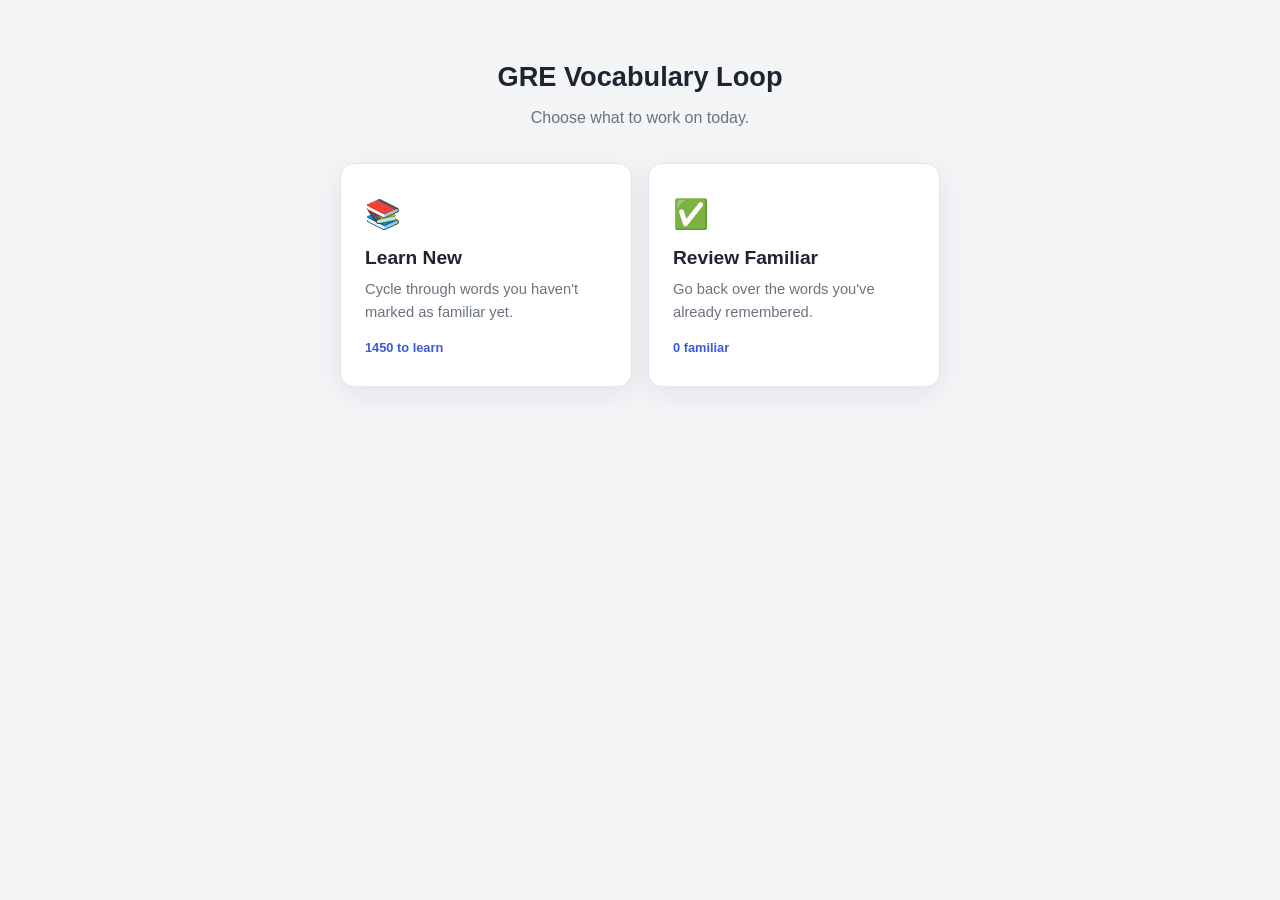
==== index.html @ da3848de "updated" ====
<!DOCTYPE html>
<html lang="en">
<head>
  <meta charset="UTF-8" />
  <meta name="viewport" content="width=device-width, initial-scale=1.0" />
  <title>GRE Vocabulary Loop</title>
  <link rel="stylesheet" href="style.css" />
</head>
<body>
  <main class="app app--menu">
    <header class="menu__head">
      <h1 class="menu__title">GRE Vocabulary Loop</h1>
      <p class="menu__subtitle">Choose what to work on today.</p>
    </header>

    <div class="menu__cards">
      <a class="entry" href="learn.html">
        <span class="entry__icon">📚</span>
        <span class="entry__name">Learn New</span>
        <span class="entry__desc">Cycle through words you haven't marked as familiar yet.</span>
        <span class="entry__count" id="learn-count">–</span>
      </a>

      <a class="entry" href="familiar.html">
        <span class="entry__icon">✅</span>
        <span class="entry__name">Review Familiar</span>
        <span class="entry__desc">Go back over the words you've already remembered.</span>
        <span class="entry__count" id="familiar-count">–</span>
      </a>
    </div>
  </main>

  <script src="store.js"></script>
  <script src="index.js"></script>
</body>
</html>
---- style.css ----
:root {
  --bg: #f4f5f7;
  --card-bg: #ffffff;
  --ink: #1f2430;
  --muted: #6b7280;
  --border: #e3e6ea;
  --primary: #3b5bdb;
  --primary-ink: #ffffff;
  --true: #2f9e44;
  --false: #e03131;
  --radius: 14px;
  --shadow: 0 8px 30px rgba(20, 30, 60, 0.08);
}

@media (prefers-color-scheme: dark) {
  :root {
    --bg: #14171d;
    --card-bg: #1d222b;
    --ink: #e8ebf0;
    --muted: #9aa2b1;
    --border: #2c333f;
    --shadow: 0 8px 30px rgba(0, 0, 0, 0.35);
  }
}

* {
  box-sizing: border-box;
}

/* Ensure the hidden attribute wins over display:flex/block rules below. */
[hidden] {
  display: none !important;
}

body {
  margin: 0;
  min-height: 100vh;
  display: flex;
  justify-content: center;
  align-items: flex-start;
  background: var(--bg);
  color: var(--ink);
  font-family: -apple-system, BlinkMacSystemFont, "Segoe UI", Roboto, Helvetica, Arial, sans-serif;
  line-height: 1.55;
}

.app {
  width: 100%;
  max-width: 640px;
  padding: 32px 20px 48px;
}

.app__header {
  display: flex;
  align-items: baseline;
  justify-content: space-between;
  margin-bottom: 20px;
}

.app__title {
  font-size: 1.15rem;
  font-weight: 600;
  margin: 0;
  color: var(--muted);
  letter-spacing: 0.02em;
}

.app__progress {
  font-size: 0.85rem;
  color: var(--muted);
  font-variant-numeric: tabular-nums;
}

.card {
  background: var(--card-bg);
  border: 1px solid var(--border);
  border-radius: var(--radius);
  box-shadow: var(--shadow);
  padding: 40px 32px;
}

.card__word {
  font-size: 2.4rem;
  font-weight: 700;
  text-align: center;
  margin: 0;
  word-break: break-word;
}

.card__phonetic {
  text-align: center;
  color: var(--muted);
  margin: 6px 0 0;
  font-size: 1rem;
}

.recall {
  margin-top: 28px;
  display: flex;
  flex-direction: column;
  gap: 12px;
}

.recall__input {
  width: 100%;
  padding: 14px 16px;
  font-size: 1rem;
  border: 1px solid var(--border);
  border-radius: 10px;
  background: var(--bg);
  color: var(--ink);
  outline: none;
  transition: border-color 0.15s ease;
}

.recall__input:focus {
  border-color: var(--primary);
}

.btn {
  font-size: 1rem;
  font-weight: 600;
  padding: 13px 18px;
  border: none;
  border-radius: 10px;
  cursor: pointer;
  transition: transform 0.05s ease, opacity 0.15s ease;
}

.btn:active {
  transform: translateY(1px);
}

.btn--primary {
  background: var(--primary);
  color: var(--primary-ink);
}

.btn--true {
  background: var(--true);
  color: #fff;
  flex: 1;
}

.btn--false {
  background: var(--false);
  color: #fff;
  flex: 1;
}

.btn--ghost {
  background: transparent;
  color: var(--muted);
  border: 1px solid var(--border);
  font-weight: 500;
}

.btn--ghost:hover {
  color: var(--ink);
}

.answer {
  margin-top: 28px;
  border-top: 1px solid var(--border);
  padding-top: 24px;
  display: flex;
  flex-direction: column;
  gap: 18px;
}

.answer__block {
  display: flex;
  flex-direction: column;
  gap: 4px;
}

.answer__label {
  font-size: 0.72rem;
  text-transform: uppercase;
  letter-spacing: 0.08em;
  color: var(--muted);
  font-weight: 700;
}

.answer__text {
  margin: 0;
  font-size: 1.02rem;
}

.answer__text--example {
  color: var(--muted);
  font-style: italic;
}

.answer__actions {
  display: flex;
  gap: 12px;
  margin-top: 6px;
}

.app__footer {
  margin-top: 24px;
  text-align: center;
}

.app__footer--tools {
  display: flex;
  gap: 12px;
  justify-content: center;
  flex-wrap: wrap;
}

.app__back {
  font-size: 0.85rem;
  color: var(--muted);
  text-decoration: none;
}

.app__back:hover {
  color: var(--ink);
}

/* ---- Landing menu ---- */

.app--menu {
  padding-top: 56px;
}

.menu__head {
  text-align: center;
  margin-bottom: 32px;
}

.menu__title {
  font-size: 1.7rem;
  font-weight: 700;
  margin: 0;
}

.menu__subtitle {
  color: var(--muted);
  margin: 8px 0 0;
}

.menu__cards {
  display: grid;
  gap: 16px;
}

@media (min-width: 560px) {
  .menu__cards {
    grid-template-columns: 1fr 1fr;
  }
}

.entry {
  display: flex;
  flex-direction: column;
  gap: 6px;
  padding: 28px 24px;
  background: var(--card-bg);
  border: 1px solid var(--border);
  border-radius: var(--radius);
  box-shadow: var(--shadow);
  text-decoration: none;
  color: inherit;
  transition: transform 0.08s ease, border-color 0.15s ease;
}

.entry:hover {
  transform: translateY(-2px);
  border-color: var(--primary);
}

.entry__icon {
  font-size: 1.8rem;
}

.entry__name {
  font-size: 1.2rem;
  font-weight: 700;
}

.entry__desc {
  color: var(--muted);
  font-size: 0.92rem;
}

.entry__count {
  margin-top: 8px;
  font-size: 0.8rem;
  font-weight: 600;
  color: var(--primary);
  font-variant-numeric: tabular-nums;
}

/* ---- Done / empty state ---- */

.done {
  text-align: center;
  padding: 24px 0 8px;
  display: flex;
  flex-direction: column;
  align-items: center;
  gap: 12px;
}

.done__emoji {
  font-size: 2.6rem;
  margin: 0;
}

.done__text {
  margin: 0;
  color: var(--muted);
}

label.btn {
  display: inline-block;
  text-align: center;
}
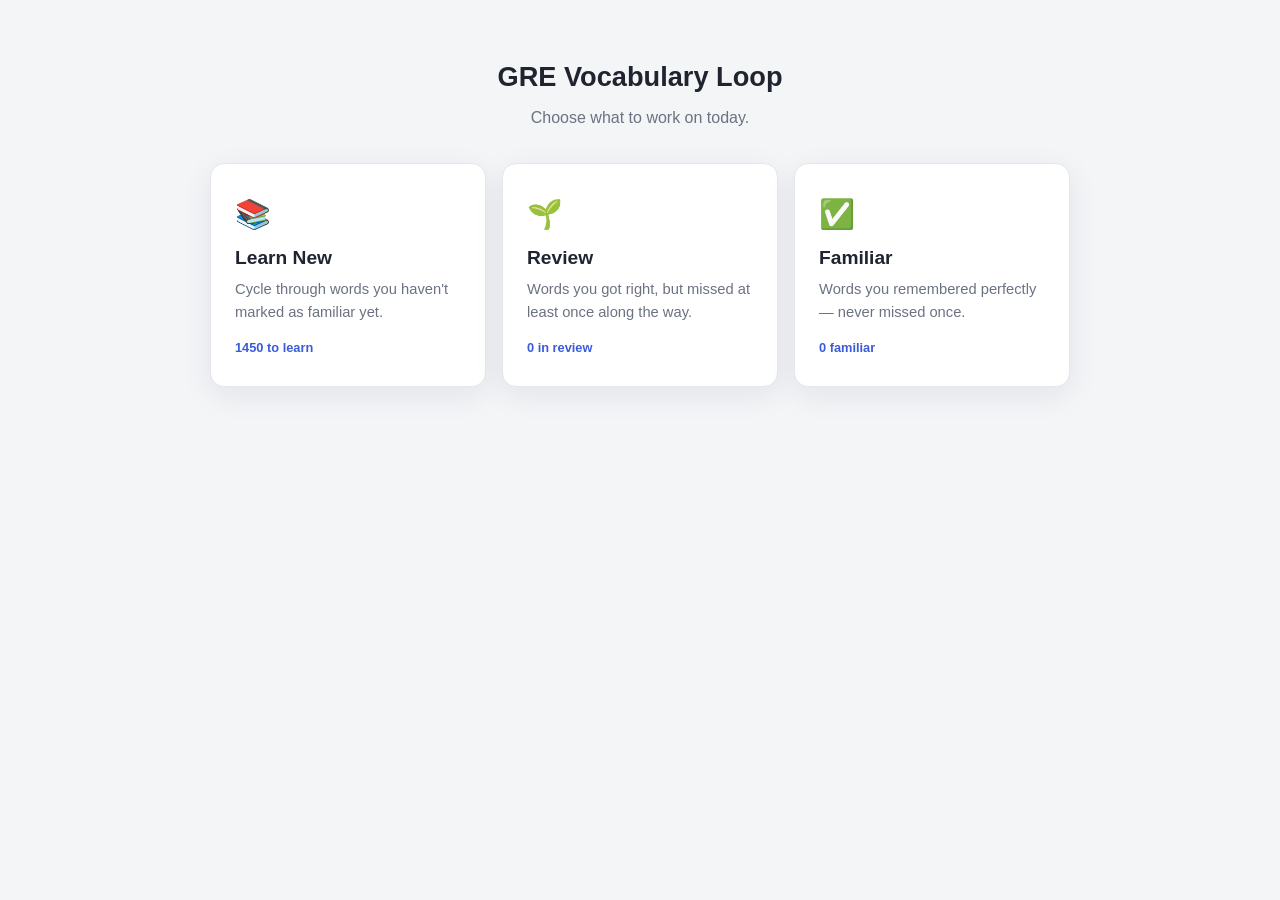
==== commit 13380255: "updated" ====
--- a/index.html
+++ b/index.html
@@ -21,10 +21,17 @@
         <span class="entry__count" id="learn-count">–</span>
       </a>
 
+      <a class="entry" href="review.html">
+        <span class="entry__icon">🌱</span>
+        <span class="entry__name">Review</span>
+        <span class="entry__desc">Words you got right, but missed at least once along the way.</span>
+        <span class="entry__count" id="review-count">–</span>
+      </a>
+
       <a class="entry" href="familiar.html">
         <span class="entry__icon">✅</span>
-        <span class="entry__name">Review Familiar</span>
-        <span class="entry__desc">Go back over the words you've already remembered.</span>
+        <span class="entry__name">Familiar</span>
+        <span class="entry__desc">Words you remembered perfectly — never missed once.</span>
         <span class="entry__count" id="familiar-count">–</span>
       </a>
     </div>
--- a/style.css
+++ b/style.css
@@ -224,6 +224,7 @@
 
 .app--menu {
   padding-top: 56px;
+  max-width: 900px;
 }
 
 .menu__head {
@@ -247,9 +248,9 @@
   gap: 16px;
 }
 
-@media (min-width: 560px) {
+@media (min-width: 720px) {
   .menu__cards {
-    grid-template-columns: 1fr 1fr;
+    grid-template-columns: repeat(3, 1fr);
   }
 }
 
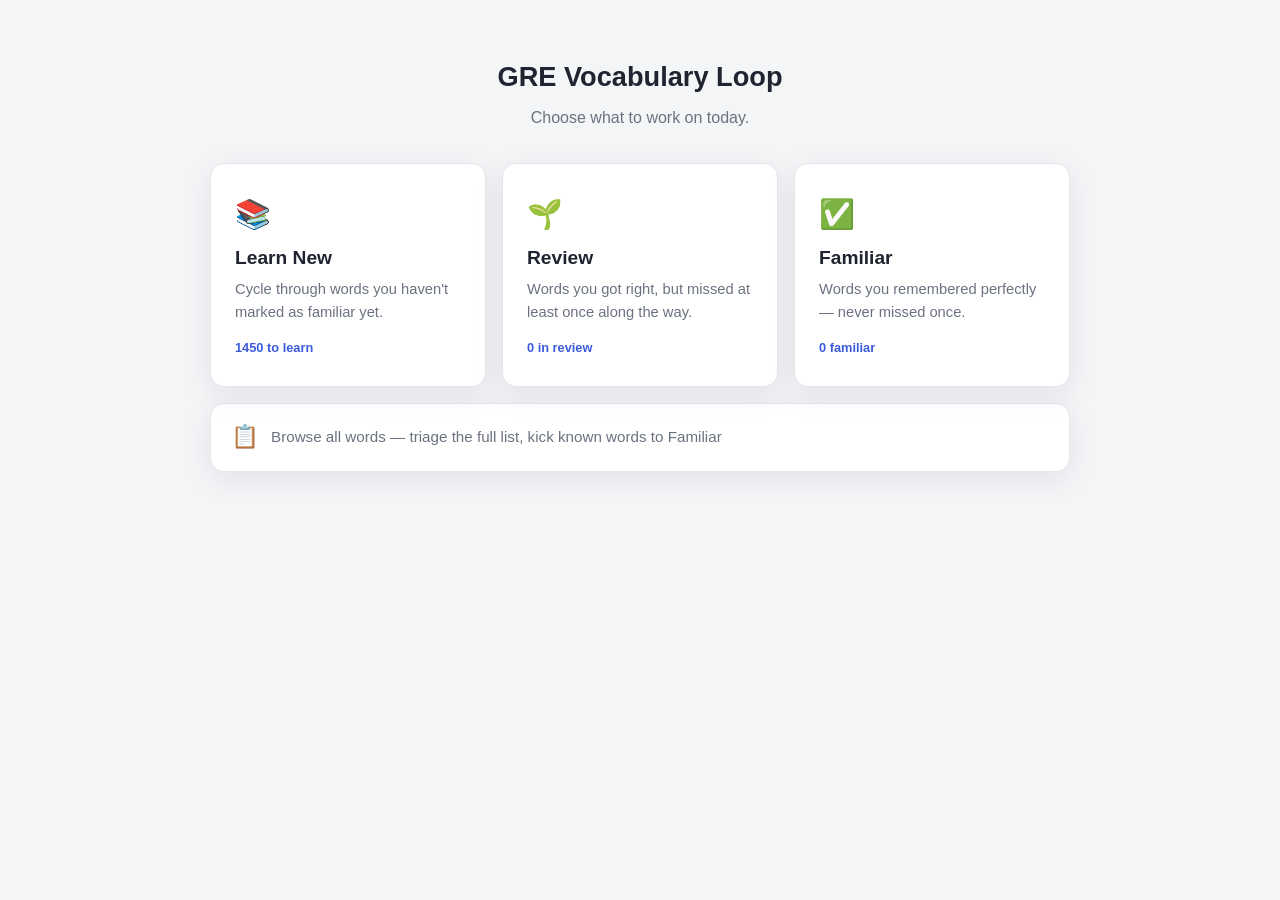
==== commit 3c40ba00: "updated" ====
--- a/index.html
+++ b/index.html
@@ -35,6 +35,11 @@
         <span class="entry__count" id="familiar-count">–</span>
       </a>
     </div>
+
+    <a class="browse" href="list.html">
+      <span class="browse__icon">📋</span>
+      <span class="browse__text">Browse all words — triage the full list, kick known words to Familiar</span>
+    </a>
   </main>
 
   <script src="store.js"></script>
--- a/style.css
+++ b/style.css
@@ -8,6 +8,7 @@
   --primary-ink: #ffffff;
   --true: #2f9e44;
   --false: #e03131;
+  --review: #e8983a;
   --radius: 14px;
   --shadow: 0 8px 30px rgba(20, 30, 60, 0.08);
 }
@@ -148,6 +149,11 @@
   flex: 1;
 }
 
+.btn--review {
+  background: var(--review);
+  color: #fff;
+}
+
 .btn--ghost {
   background: transparent;
   color: var(--muted);
@@ -320,3 +326,238 @@
   display: inline-block;
   text-align: center;
 }
+
+/* ---- Browse bar on the menu ---- */
+
+.browse {
+  display: flex;
+  align-items: center;
+  gap: 12px;
+  margin-top: 16px;
+  padding: 16px 20px;
+  background: var(--card-bg);
+  border: 1px solid var(--border);
+  border-radius: var(--radius);
+  box-shadow: var(--shadow);
+  text-decoration: none;
+  color: inherit;
+  transition: border-color 0.15s ease;
+}
+
+.browse:hover {
+  border-color: var(--primary);
+}
+
+.browse__icon {
+  font-size: 1.4rem;
+}
+
+.browse__text {
+  color: var(--muted);
+  font-size: 0.95rem;
+}
+
+/* ---- Word-list page ---- */
+
+.app--list {
+  max-width: 760px;
+  padding-bottom: 96px; /* room for the sticky action bar */
+}
+
+.controls {
+  position: sticky;
+  top: 0;
+  z-index: 5;
+  background: var(--bg);
+  padding: 10px 0 12px;
+  display: flex;
+  flex-direction: column;
+  gap: 10px;
+}
+
+.controls__search {
+  width: 100%;
+  padding: 12px 14px;
+  font-size: 1rem;
+  border: 1px solid var(--border);
+  border-radius: 10px;
+  background: var(--card-bg);
+  color: var(--ink);
+  outline: none;
+}
+
+.controls__search:focus {
+  border-color: var(--primary);
+}
+
+.chips {
+  display: flex;
+  gap: 8px;
+  flex-wrap: wrap;
+}
+
+.chip {
+  font-size: 0.85rem;
+  font-weight: 600;
+  padding: 7px 12px;
+  border-radius: 999px;
+  border: 1px solid var(--border);
+  background: var(--card-bg);
+  color: var(--muted);
+  cursor: pointer;
+}
+
+.chip span {
+  opacity: 0.7;
+  margin-left: 4px;
+  font-variant-numeric: tabular-nums;
+}
+
+.chip--active {
+  background: var(--primary);
+  border-color: var(--primary);
+  color: #fff;
+}
+
+.controls__bulk {
+  display: flex;
+  align-items: center;
+  justify-content: space-between;
+}
+
+.linkbtn {
+  background: none;
+  border: none;
+  color: var(--primary);
+  font-size: 0.85rem;
+  font-weight: 600;
+  cursor: pointer;
+  padding: 0;
+}
+
+.controls__hint {
+  font-size: 0.8rem;
+  color: var(--muted);
+  font-variant-numeric: tabular-nums;
+}
+
+.list {
+  border: 1px solid var(--border);
+  border-radius: var(--radius);
+  overflow: hidden;
+  background: var(--card-bg);
+}
+
+.list__empty {
+  padding: 32px;
+  text-align: center;
+  color: var(--muted);
+}
+
+.row {
+  display: grid;
+  grid-template-columns: 24px 1fr auto;
+  gap: 12px;
+  align-items: center;
+  padding: 11px 14px;
+  border-bottom: 1px solid var(--border);
+  cursor: pointer;
+}
+
+.row:last-child {
+  border-bottom: none;
+}
+
+.row:has(.row__check:checked) {
+  background: rgba(59, 91, 219, 0.09);
+}
+
+.row__check {
+  width: 17px;
+  height: 17px;
+  accent-color: var(--primary);
+  cursor: pointer;
+}
+
+.row__main {
+  min-width: 0;
+  display: flex;
+  flex-direction: column;
+  gap: 2px;
+}
+
+.row__word {
+  font-weight: 600;
+  font-size: 1rem;
+}
+
+.row__ph {
+  color: var(--muted);
+  font-weight: 400;
+  font-size: 0.8rem;
+}
+
+.row__meaning {
+  color: var(--muted);
+  font-size: 0.85rem;
+  display: -webkit-box;
+  -webkit-line-clamp: 2;
+  -webkit-box-orient: vertical;
+  overflow: hidden;
+}
+
+.badge {
+  font-size: 0.7rem;
+  font-weight: 700;
+  padding: 4px 9px;
+  border-radius: 999px;
+  white-space: nowrap;
+}
+
+.badge--learning {
+  background: rgba(107, 114, 128, 0.16);
+  color: var(--muted);
+}
+
+.badge--review {
+  background: rgba(232, 152, 58, 0.18);
+  color: #b96a12;
+}
+
+.badge--familiar {
+  background: rgba(47, 158, 68, 0.16);
+  color: #2f9e44;
+}
+
+.actionbar {
+  position: fixed;
+  left: 0;
+  right: 0;
+  bottom: 0;
+  z-index: 10;
+  display: flex;
+  align-items: center;
+  justify-content: space-between;
+  gap: 12px;
+  flex-wrap: wrap;
+  padding: 12px 18px;
+  background: var(--card-bg);
+  border-top: 1px solid var(--border);
+  box-shadow: 0 -6px 24px rgba(20, 30, 60, 0.1);
+}
+
+.actionbar__count {
+  font-weight: 600;
+  font-variant-numeric: tabular-nums;
+}
+
+.actionbar__buttons {
+  display: flex;
+  gap: 8px;
+  flex-wrap: wrap;
+}
+
+.actionbar .btn {
+  padding: 10px 14px;
+  font-size: 0.9rem;
+}
